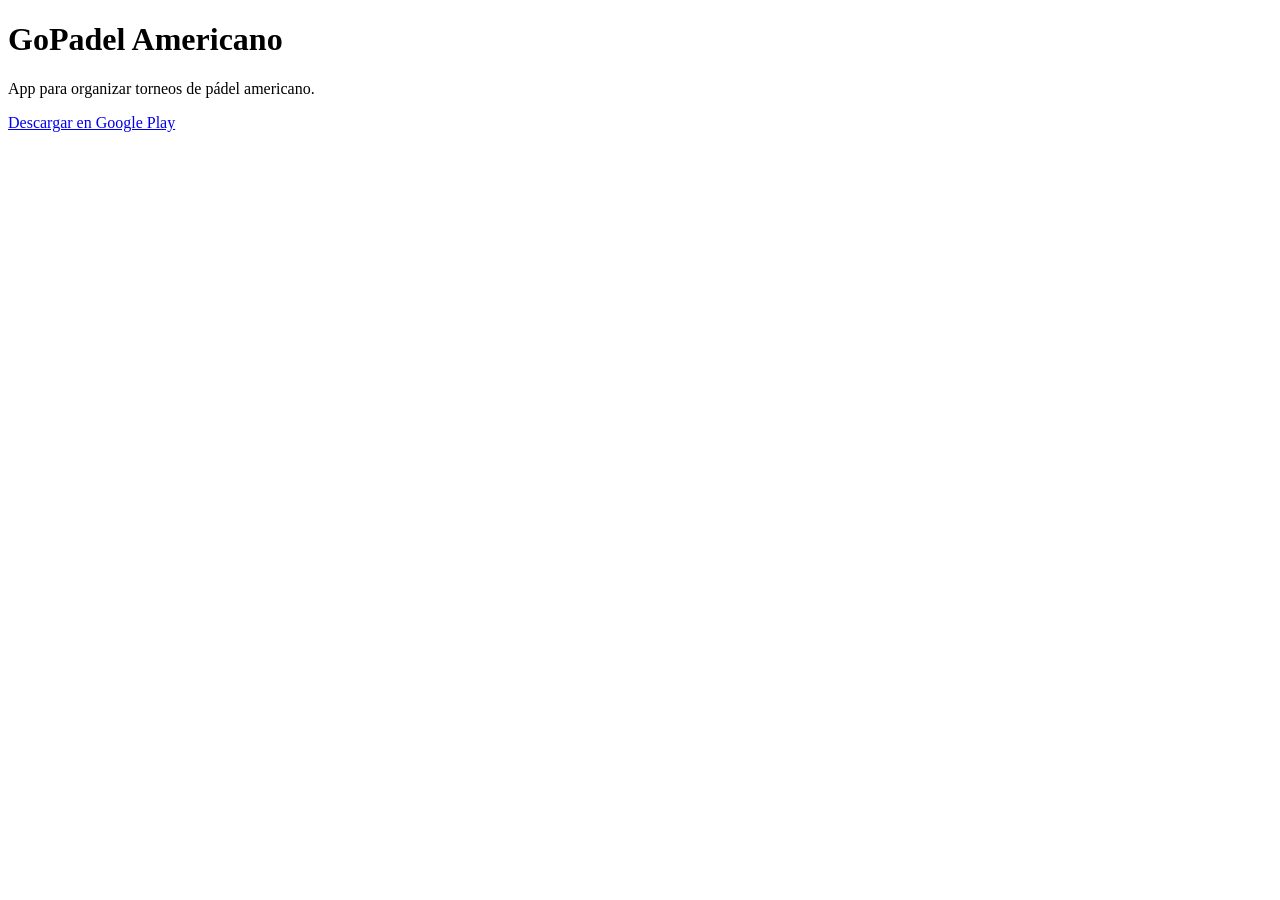
==== index.html @ 7b991df7 "Sitio con app-ads.txt para AdMob" ====
<!DOCTYPE html>
<html lang="es">
<head>
  <meta charset="utf-8">
  <meta name="viewport" content="width=device-width, initial-scale=1">
  <title>GoPadel Americano</title>
</head>
<body>
  <h1>GoPadel Americano</h1>
  <p>App para organizar torneos de pádel americano.</p>
  <p><a href="https://play.google.com/store/apps/details?id=com.gopadel.americano">Descargar en Google Play</a></p>
</body>
</html>
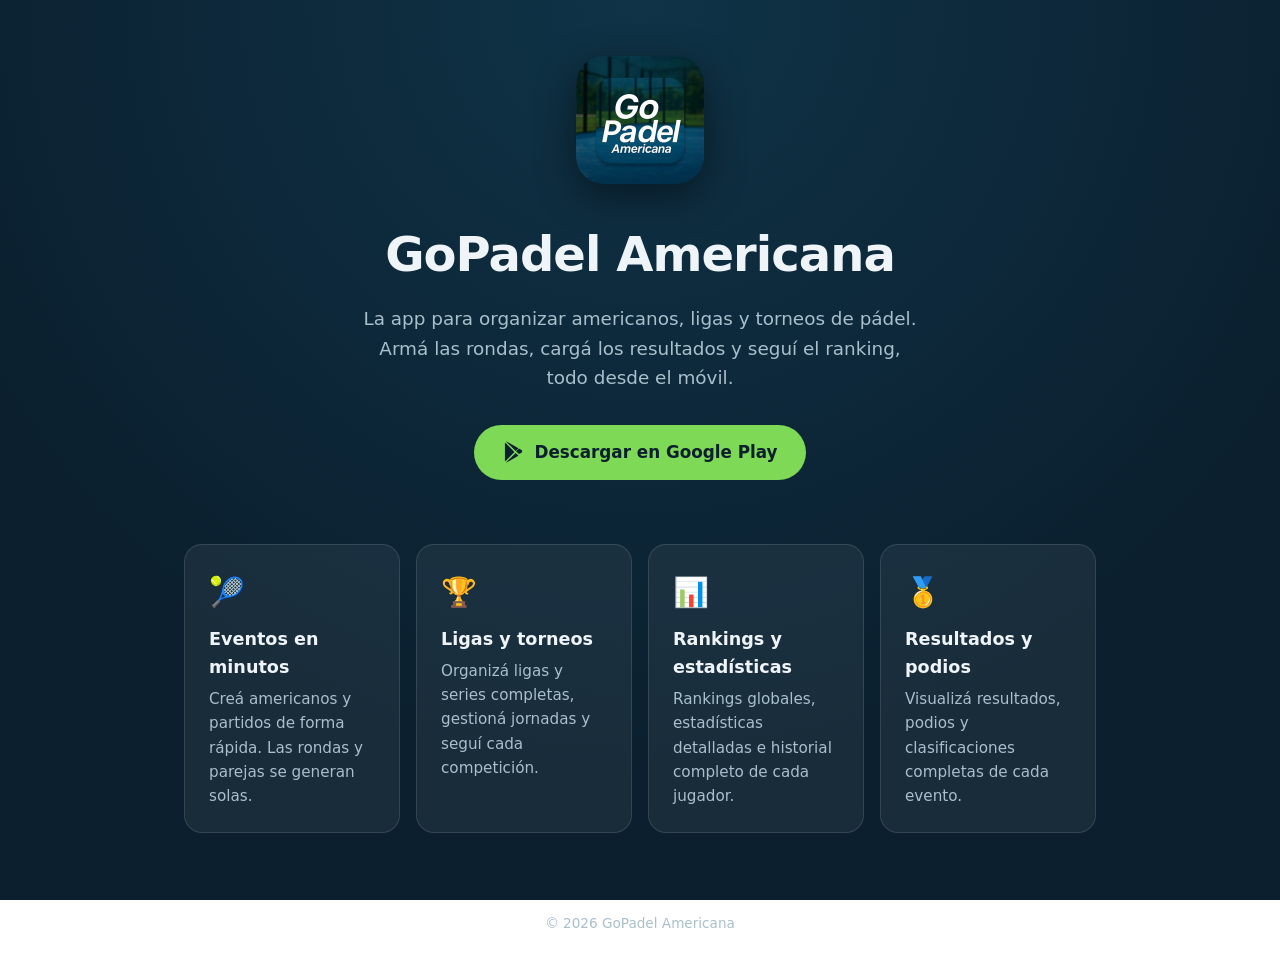
==== commit b3e1d161: "Página de inicio con logo y funciones de la app" ====
--- a/index.html
+++ b/index.html
@@ -3,11 +3,102 @@
 <head>
   <meta charset="utf-8">
   <meta name="viewport" content="width=device-width, initial-scale=1">
-  <title>GoPadel Americano</title>
+  <title>GoPadel Americana — Organizá tus americanos de pádel</title>
+  <meta name="description" content="GoPadel Americana: la app para organizar americanos, ligas y torneos de pádel. Rondas automáticas, resultados, rankings y estadísticas de jugadores.">
+  <meta property="og:title" content="GoPadel Americana">
+  <meta property="og:description" content="La app para organizar americanos, ligas y torneos de pádel.">
+  <meta property="og:image" content="https://gcrepas31-lab.github.io/logo.png">
+  <meta property="og:type" content="website">
+  <link rel="icon" href="logo.png" type="image/png">
+  <style>
+    :root {
+      --bg: #0b1f2e;
+      --bg2: #0f3347;
+      --card: rgba(255, 255, 255, 0.06);
+      --border: rgba(255, 255, 255, 0.12);
+      --text: #eef4f8;
+      --muted: #a9bfcc;
+      --accent: #7ed957;
+    }
+    * { box-sizing: border-box; margin: 0; padding: 0; }
+    body {
+      font-family: system-ui, -apple-system, "Segoe UI", Roboto, sans-serif;
+      color: var(--text);
+      background: radial-gradient(circle at 50% 0%, var(--bg2) 0%, var(--bg) 70%) fixed;
+      min-height: 100vh;
+      line-height: 1.6;
+    }
+    main { max-width: 960px; margin: 0 auto; padding: 56px 24px 32px; }
+    .hero { text-align: center; }
+    .hero img {
+      width: 128px; height: 128px; border-radius: 28px;
+      box-shadow: 0 12px 40px rgba(0, 0, 0, 0.45);
+    }
+    h1 { font-size: clamp(2rem, 5vw, 3rem); margin-top: 24px; letter-spacing: -0.02em; }
+    .tagline { color: var(--muted); font-size: 1.15rem; max-width: 560px; margin: 12px auto 32px; }
+    .cta {
+      display: inline-flex; align-items: center; gap: 10px;
+      background: var(--accent); color: #0b1f2e; font-weight: 700; font-size: 1.05rem;
+      padding: 14px 28px; border-radius: 999px; text-decoration: none;
+      transition: transform 0.15s ease, box-shadow 0.15s ease;
+    }
+    .cta:hover { transform: translateY(-2px); box-shadow: 0 8px 24px rgba(126, 217, 87, 0.35); }
+    .cta svg { width: 22px; height: 22px; }
+    .features {
+      display: grid; grid-template-columns: repeat(auto-fit, minmax(210px, 1fr));
+      gap: 16px; margin-top: 64px;
+    }
+    .feature {
+      background: var(--card); border: 1px solid var(--border);
+      border-radius: 18px; padding: 24px;
+    }
+    .feature .icon { font-size: 1.8rem; }
+    .feature h2 { font-size: 1.1rem; margin: 10px 0 6px; }
+    .feature p { color: var(--muted); font-size: 0.95rem; }
+    footer {
+      text-align: center; color: var(--muted); font-size: 0.85rem;
+      padding: 48px 24px 32px;
+    }
+  </style>
 </head>
 <body>
-  <h1>GoPadel Americano</h1>
-  <p>App para organizar torneos de pádel americano.</p>
-  <p><a href="https://play.google.com/store/apps/details?id=com.gopadel.americano">Descargar en Google Play</a></p>
+  <main>
+    <section class="hero">
+      <img src="logo.png" alt="Logo de GoPadel Americana">
+      <h1>GoPadel Americana</h1>
+      <p class="tagline">La app para organizar americanos, ligas y torneos de pádel. Armá las rondas, cargá los resultados y seguí el ranking, todo desde el móvil.</p>
+      <a class="cta" href="https://play.google.com/store/apps/details?id=com.gopadel.americano">
+        <svg viewBox="0 0 24 24" aria-hidden="true"><path fill="currentColor" d="M3.6 1.8c-.3.3-.4.7-.4 1.2v18c0 .5.1.9.4 1.2l10-10.2L3.6 1.8zm11.4 9 2.9-2.9L5.4.8c-.4-.2-.8-.3-1.1-.2L15 10.8zm0 2.4L4.3 23.4c.3.1.7 0 1.1-.2l12.5-7.1-2.9-2.9zm6.3-3.5-2.8-1.6-3.1 3.1 3.1 3.1 2.8-1.6c.9-.5.9-2.5 0-3z"/></svg>
+        Descargar en Google Play
+      </a>
+    </section>
+
+    <section class="features">
+      <article class="feature">
+        <div class="icon">🎾</div>
+        <h2>Eventos en minutos</h2>
+        <p>Creá americanos y partidos de forma rápida. Las rondas y parejas se generan solas.</p>
+      </article>
+      <article class="feature">
+        <div class="icon">🏆</div>
+        <h2>Ligas y torneos</h2>
+        <p>Organizá ligas y series completas, gestioná jornadas y seguí cada competición.</p>
+      </article>
+      <article class="feature">
+        <div class="icon">📊</div>
+        <h2>Rankings y estadísticas</h2>
+        <p>Rankings globales, estadísticas detalladas e historial completo de cada jugador.</p>
+      </article>
+      <article class="feature">
+        <div class="icon">🥇</div>
+        <h2>Resultados y podios</h2>
+        <p>Visualizá resultados, podios y clasificaciones completas de cada evento.</p>
+      </article>
+    </section>
+  </main>
+
+  <footer>
+    © 2026 GoPadel Americana
+  </footer>
 </body>
 </html>
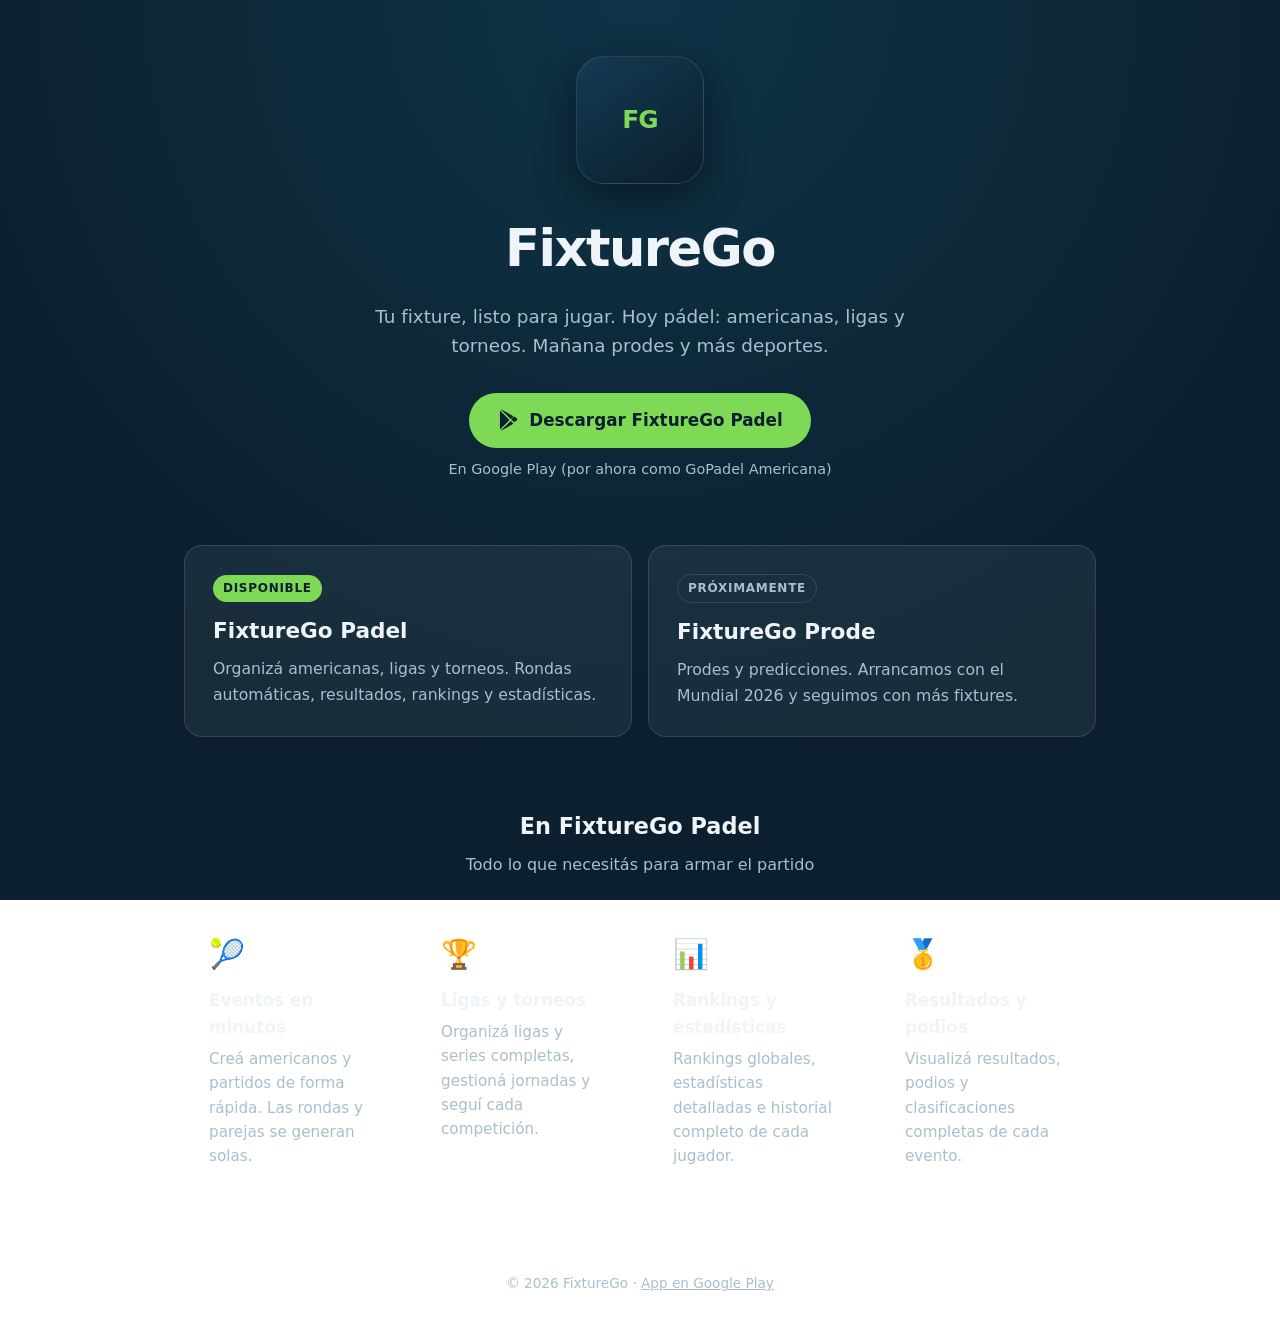
==== commit 6223396d: "Rebrand a FixtureGo (paraguas Padel + Prode)" ====
--- a/index.html
+++ b/index.html
@@ -3,10 +3,10 @@
 <head>
   <meta charset="utf-8">
   <meta name="viewport" content="width=device-width, initial-scale=1">
-  <title>GoPadel Americana — Organizá tus americanos de pádel</title>
-  <meta name="description" content="GoPadel Americana: la app para organizar americanos, ligas y torneos de pádel. Rondas automáticas, resultados, rankings y estadísticas de jugadores.">
-  <meta property="og:title" content="GoPadel Americana">
-  <meta property="og:description" content="La app para organizar americanos, ligas y torneos de pádel.">
+  <title>FixtureGo — Americanas, ligas, torneos y más</title>
+  <meta name="description" content="FixtureGo: organizá fixtures de pádel (americanas, ligas y torneos) y, pronto, prodes y otros deportes. Todo desde el móvil.">
+  <meta property="og:title" content="FixtureGo">
+  <meta property="og:description" content="Americanas, ligas, torneos y más. Tu fixture, listo para jugar.">
   <meta property="og:image" content="https://gcrepas31-lab.github.io/logo.png">
   <meta property="og:type" content="website">
   <link rel="icon" href="logo.png" type="image/png">
@@ -30,12 +30,17 @@
     }
     main { max-width: 960px; margin: 0 auto; padding: 56px 24px 32px; }
     .hero { text-align: center; }
-    .hero img {
+    .brand {
+      display: inline-flex; align-items: center; justify-content: center;
       width: 128px; height: 128px; border-radius: 28px;
+      background: linear-gradient(145deg, #143a52, #0b1f2e);
+      border: 1px solid var(--border);
       box-shadow: 0 12px 40px rgba(0, 0, 0, 0.45);
+      font-weight: 800; font-size: 1.55rem; letter-spacing: -0.04em;
+      color: var(--accent);
     }
-    h1 { font-size: clamp(2rem, 5vw, 3rem); margin-top: 24px; letter-spacing: -0.02em; }
-    .tagline { color: var(--muted); font-size: 1.15rem; max-width: 560px; margin: 12px auto 32px; }
+    h1 { font-size: clamp(2.2rem, 5vw, 3.2rem); margin-top: 24px; letter-spacing: -0.03em; }
+    .tagline { color: var(--muted); font-size: 1.15rem; max-width: 580px; margin: 12px auto 32px; }
     .cta {
       display: inline-flex; align-items: center; gap: 10px;
       background: var(--accent); color: #0b1f2e; font-weight: 700; font-size: 1.05rem;
@@ -44,61 +49,106 @@
     }
     .cta:hover { transform: translateY(-2px); box-shadow: 0 8px 24px rgba(126, 217, 87, 0.35); }
     .cta svg { width: 22px; height: 22px; }
+    .cta-note { display: block; margin-top: 10px; color: var(--muted); font-size: 0.9rem; }
+    .products {
+      display: grid; grid-template-columns: repeat(auto-fit, minmax(260px, 1fr));
+      gap: 16px; margin-top: 64px;
+    }
+    .product {
+      background: var(--card); border: 1px solid var(--border);
+      border-radius: 18px; padding: 28px; text-align: left;
+    }
+    .product .badge {
+      display: inline-block; font-size: 0.75rem; font-weight: 700;
+      text-transform: uppercase; letter-spacing: 0.06em;
+      color: #0b1f2e; background: var(--accent);
+      padding: 4px 10px; border-radius: 999px; margin-bottom: 12px;
+    }
+    .product .badge.soon {
+      background: transparent; color: var(--muted);
+      border: 1px solid var(--border);
+    }
+    .product h2 { font-size: 1.35rem; margin-bottom: 8px; }
+    .product p { color: var(--muted); font-size: 0.98rem; }
     .features {
       display: grid; grid-template-columns: repeat(auto-fit, minmax(210px, 1fr));
-      gap: 16px; margin-top: 64px;
+      gap: 16px; margin-top: 28px;
     }
     .feature {
       background: var(--card); border: 1px solid var(--border);
       border-radius: 18px; padding: 24px;
     }
     .feature .icon { font-size: 1.8rem; }
-    .feature h2 { font-size: 1.1rem; margin: 10px 0 6px; }
+    .feature h3 { font-size: 1.05rem; margin: 10px 0 6px; }
     .feature p { color: var(--muted); font-size: 0.95rem; }
+    .section-title {
+      text-align: center; margin-top: 72px; margin-bottom: 8px;
+      font-size: 1.4rem;
+    }
+    .section-sub {
+      text-align: center; color: var(--muted); margin-bottom: 8px;
+    }
     footer {
       text-align: center; color: var(--muted); font-size: 0.85rem;
       padding: 48px 24px 32px;
     }
+    footer a { color: var(--muted); }
   </style>
 </head>
 <body>
   <main>
     <section class="hero">
-      <img src="logo.png" alt="Logo de GoPadel Americana">
-      <h1>GoPadel Americana</h1>
-      <p class="tagline">La app para organizar americanos, ligas y torneos de pádel. Armá las rondas, cargá los resultados y seguí el ranking, todo desde el móvil.</p>
+      <div class="brand" aria-hidden="true">FG</div>
+      <h1>FixtureGo</h1>
+      <p class="tagline">Tu fixture, listo para jugar. Hoy pádel: americanas, ligas y torneos. Mañana prodes y más deportes.</p>
       <a class="cta" href="https://play.google.com/store/apps/details?id=com.gopadel.americano">
         <svg viewBox="0 0 24 24" aria-hidden="true"><path fill="currentColor" d="M3.6 1.8c-.3.3-.4.7-.4 1.2v18c0 .5.1.9.4 1.2l10-10.2L3.6 1.8zm11.4 9 2.9-2.9L5.4.8c-.4-.2-.8-.3-1.1-.2L15 10.8zm0 2.4L4.3 23.4c.3.1.7 0 1.1-.2l12.5-7.1-2.9-2.9zm6.3-3.5-2.8-1.6-3.1 3.1 3.1 3.1 2.8-1.6c.9-.5.9-2.5 0-3z"/></svg>
-        Descargar en Google Play
+        Descargar FixtureGo Padel
       </a>
+      <span class="cta-note">En Google Play (por ahora como GoPadel Americana)</span>
     </section>
 
+    <section class="products" aria-label="Productos">
+      <article class="product">
+        <span class="badge">Disponible</span>
+        <h2>FixtureGo Padel</h2>
+        <p>Organizá americanas, ligas y torneos. Rondas automáticas, resultados, rankings y estadísticas.</p>
+      </article>
+      <article class="product">
+        <span class="badge soon">Próximamente</span>
+        <h2>FixtureGo Prode</h2>
+        <p>Prodes y predicciones. Arrancamos con el Mundial 2026 y seguimos con más fixtures.</p>
+      </article>
+    </section>
+
+    <h2 class="section-title">En FixtureGo Padel</h2>
+    <p class="section-sub">Todo lo que necesitás para armar el partido</p>
     <section class="features">
       <article class="feature">
         <div class="icon">🎾</div>
-        <h2>Eventos en minutos</h2>
+        <h3>Eventos en minutos</h3>
         <p>Creá americanos y partidos de forma rápida. Las rondas y parejas se generan solas.</p>
       </article>
       <article class="feature">
         <div class="icon">🏆</div>
-        <h2>Ligas y torneos</h2>
+        <h3>Ligas y torneos</h3>
         <p>Organizá ligas y series completas, gestioná jornadas y seguí cada competición.</p>
       </article>
       <article class="feature">
         <div class="icon">📊</div>
-        <h2>Rankings y estadísticas</h2>
+        <h3>Rankings y estadísticas</h3>
         <p>Rankings globales, estadísticas detalladas e historial completo de cada jugador.</p>
       </article>
       <article class="feature">
         <div class="icon">🥇</div>
-        <h2>Resultados y podios</h2>
+        <h3>Resultados y podios</h3>
         <p>Visualizá resultados, podios y clasificaciones completas de cada evento.</p>
       </article>
     </section>
   </main>
 
   <footer>
-    © 2026 GoPadel Americana
+    © 2026 FixtureGo · <a href="https://play.google.com/store/apps/details?id=com.gopadel.americano">App en Google Play</a>
   </footer>
 </body>
 </html>
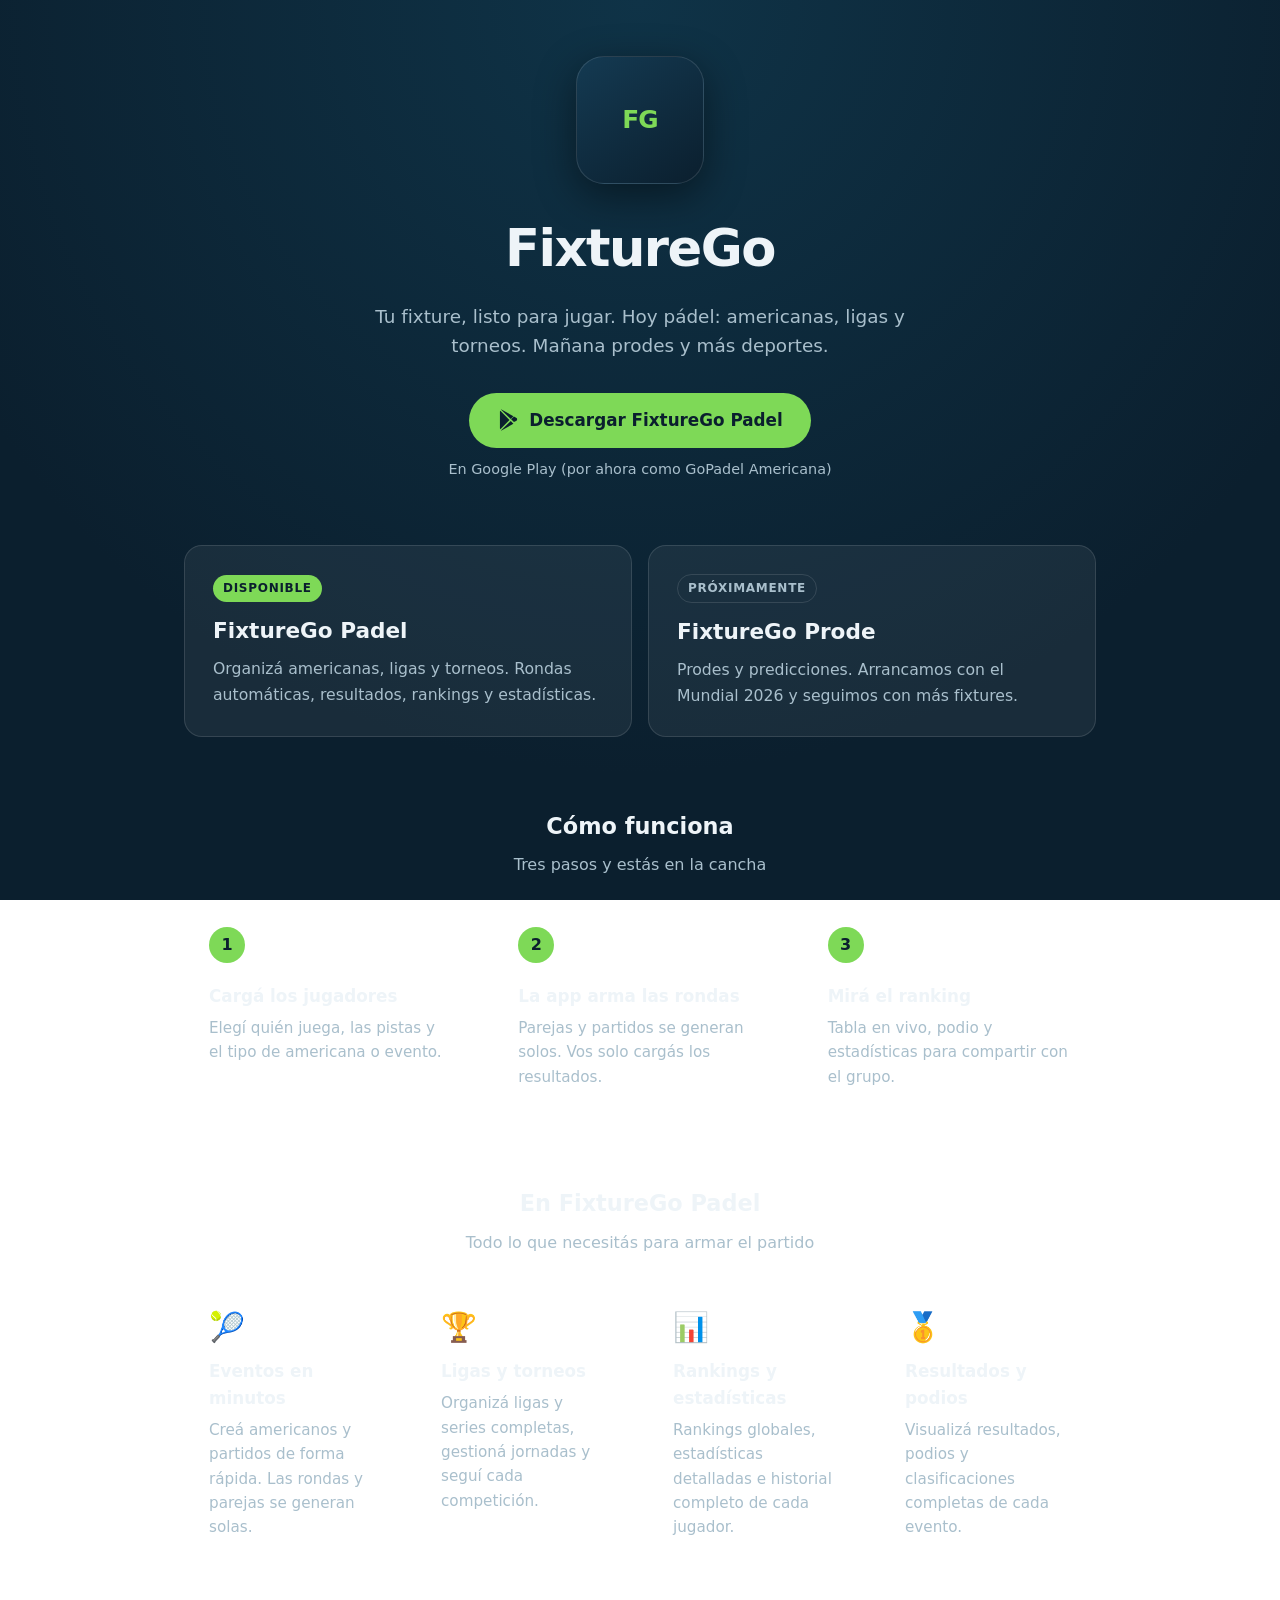
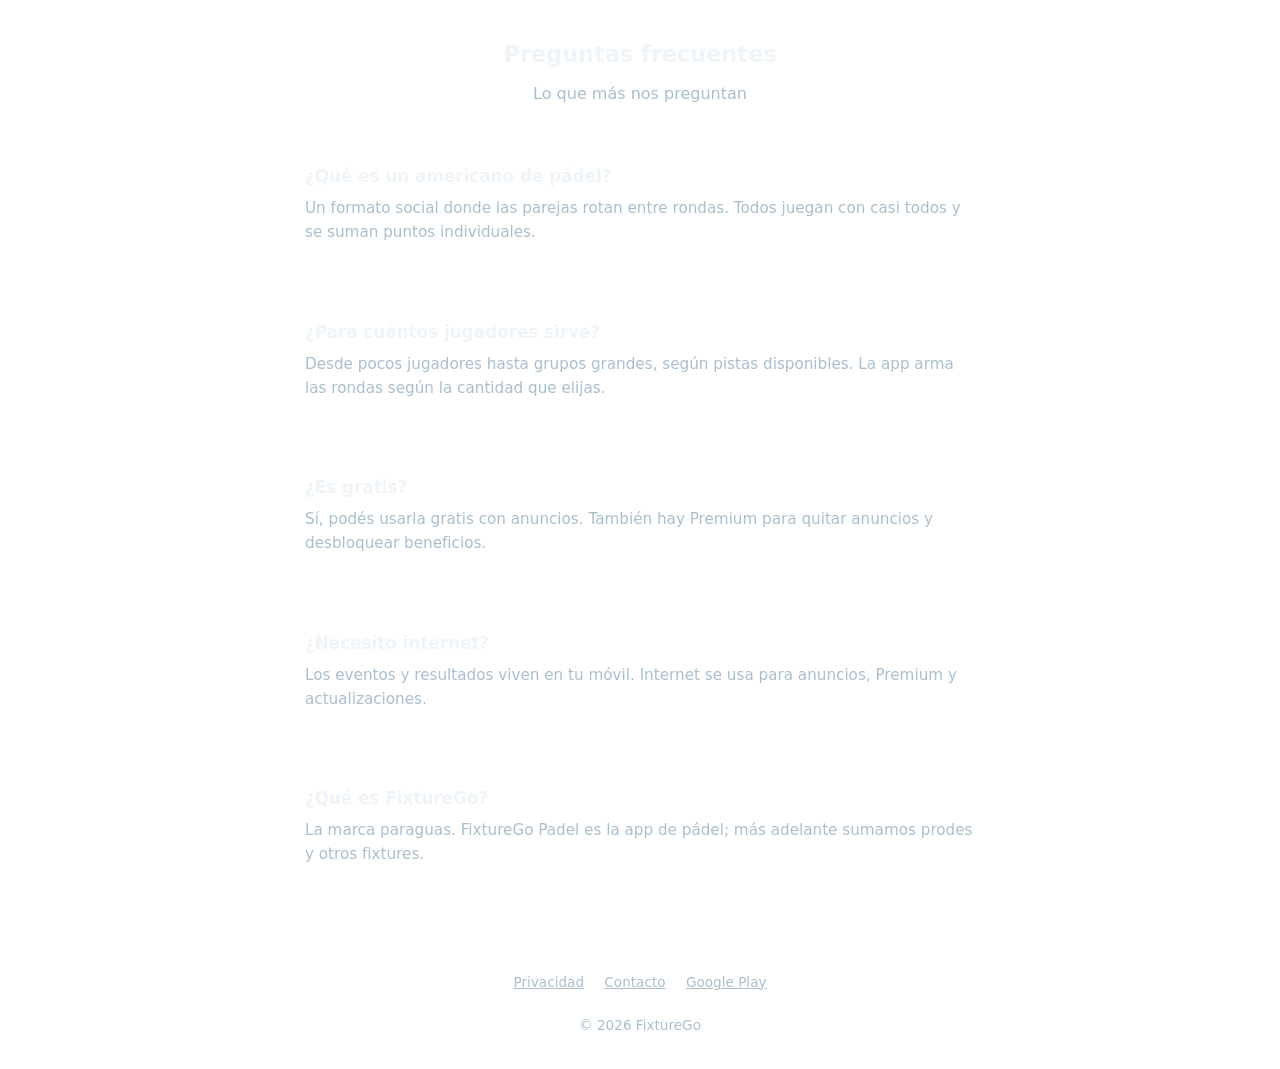
==== commit f0c9e0f2: "Privacidad, contacto, FAQ y como funciona" ====
--- a/index.html
+++ b/index.html
@@ -7,7 +7,7 @@
   <meta name="description" content="FixtureGo: organizá fixtures de pádel (americanas, ligas y torneos) y, pronto, prodes y otros deportes. Todo desde el móvil.">
   <meta property="og:title" content="FixtureGo">
   <meta property="og:description" content="Americanas, ligas, torneos y más. Tu fixture, listo para jugar.">
-  <meta property="og:image" content="https://gcrepas31-lab.github.io/logo.png">
+  <meta property="og:image" content="https://fixturego.com/logo.png">
   <meta property="og:type" content="website">
   <link rel="icon" href="logo.png" type="image/png">
   <style>
@@ -70,29 +70,36 @@
     }
     .product h2 { font-size: 1.35rem; margin-bottom: 8px; }
     .product p { color: var(--muted); font-size: 0.98rem; }
-    .features {
-      display: grid; grid-template-columns: repeat(auto-fit, minmax(210px, 1fr));
-      gap: 16px; margin-top: 28px;
-    }
-    .feature {
-      background: var(--card); border: 1px solid var(--border);
-      border-radius: 18px; padding: 24px;
-    }
-    .feature .icon { font-size: 1.8rem; }
-    .feature h3 { font-size: 1.05rem; margin: 10px 0 6px; }
-    .feature p { color: var(--muted); font-size: 0.95rem; }
     .section-title {
       text-align: center; margin-top: 72px; margin-bottom: 8px;
       font-size: 1.4rem;
     }
     .section-sub {
-      text-align: center; color: var(--muted); margin-bottom: 8px;
-    }
+      text-align: center; color: var(--muted); margin-bottom: 24px;
+    }
+    .steps, .features, .faq {
+      display: grid; gap: 16px;
+    }
+    .steps { grid-template-columns: repeat(auto-fit, minmax(200px, 1fr)); }
+    .features { grid-template-columns: repeat(auto-fit, minmax(210px, 1fr)); }
+    .step, .feature, .faq-item {
+      background: var(--card); border: 1px solid var(--border);
+      border-radius: 18px; padding: 24px;
+    }
+    .step .num {
+      display: inline-flex; width: 36px; height: 36px; border-radius: 50%;
+      align-items: center; justify-content: center;
+      background: var(--accent); color: #0b1f2e; font-weight: 800; margin-bottom: 12px;
+    }
+    .feature .icon { font-size: 1.8rem; }
+    .step h3, .feature h3, .faq-item h3 { font-size: 1.05rem; margin: 8px 0 6px; }
+    .step p, .feature p, .faq-item p { color: var(--muted); font-size: 0.95rem; }
+    .faq { max-width: 720px; margin: 0 auto; }
     footer {
       text-align: center; color: var(--muted); font-size: 0.85rem;
       padding: 48px 24px 32px;
     }
-    footer a { color: var(--muted); }
+    footer a { color: var(--muted); margin: 0 8px; }
   </style>
 </head>
 <body>
@@ -121,6 +128,26 @@
       </article>
     </section>
 
+    <h2 class="section-title">Cómo funciona</h2>
+    <p class="section-sub">Tres pasos y estás en la cancha</p>
+    <section class="steps">
+      <article class="step">
+        <div class="num">1</div>
+        <h3>Cargá los jugadores</h3>
+        <p>Elegí quién juega, las pistas y el tipo de americana o evento.</p>
+      </article>
+      <article class="step">
+        <div class="num">2</div>
+        <h3>La app arma las rondas</h3>
+        <p>Parejas y partidos se generan solos. Vos solo cargás los resultados.</p>
+      </article>
+      <article class="step">
+        <div class="num">3</div>
+        <h3>Mirá el ranking</h3>
+        <p>Tabla en vivo, podio y estadísticas para compartir con el grupo.</p>
+      </article>
+    </section>
+
     <h2 class="section-title">En FixtureGo Padel</h2>
     <p class="section-sub">Todo lo que necesitás para armar el partido</p>
     <section class="features">
@@ -145,10 +172,39 @@
         <p>Visualizá resultados, podios y clasificaciones completas de cada evento.</p>
       </article>
     </section>
+
+    <h2 class="section-title">Preguntas frecuentes</h2>
+    <p class="section-sub">Lo que más nos preguntan</p>
+    <section class="faq">
+      <article class="faq-item">
+        <h3>¿Qué es un americano de pádel?</h3>
+        <p>Un formato social donde las parejas rotan entre rondas. Todos juegan con casi todos y se suman puntos individuales.</p>
+      </article>
+      <article class="faq-item">
+        <h3>¿Para cuántos jugadores sirve?</h3>
+        <p>Desde pocos jugadores hasta grupos grandes, según pistas disponibles. La app arma las rondas según la cantidad que elijas.</p>
+      </article>
+      <article class="faq-item">
+        <h3>¿Es gratis?</h3>
+        <p>Sí, podés usarla gratis con anuncios. También hay Premium para quitar anuncios y desbloquear beneficios.</p>
+      </article>
+      <article class="faq-item">
+        <h3>¿Necesito internet?</h3>
+        <p>Los eventos y resultados viven en tu móvil. Internet se usa para anuncios, Premium y actualizaciones.</p>
+      </article>
+      <article class="faq-item">
+        <h3>¿Qué es FixtureGo?</h3>
+        <p>La marca paraguas. FixtureGo Padel es la app de pádel; más adelante sumamos prodes y otros fixtures.</p>
+      </article>
+    </section>
   </main>
 
   <footer>
-    © 2026 FixtureGo · <a href="https://play.google.com/store/apps/details?id=com.gopadel.americano">App en Google Play</a>
+    <a href="/privacidad.html">Privacidad</a>
+    <a href="/contacto.html">Contacto</a>
+    <a href="https://play.google.com/store/apps/details?id=com.gopadel.americano">Google Play</a>
+    <br><br>
+    © 2026 FixtureGo
   </footer>
 </body>
 </html>
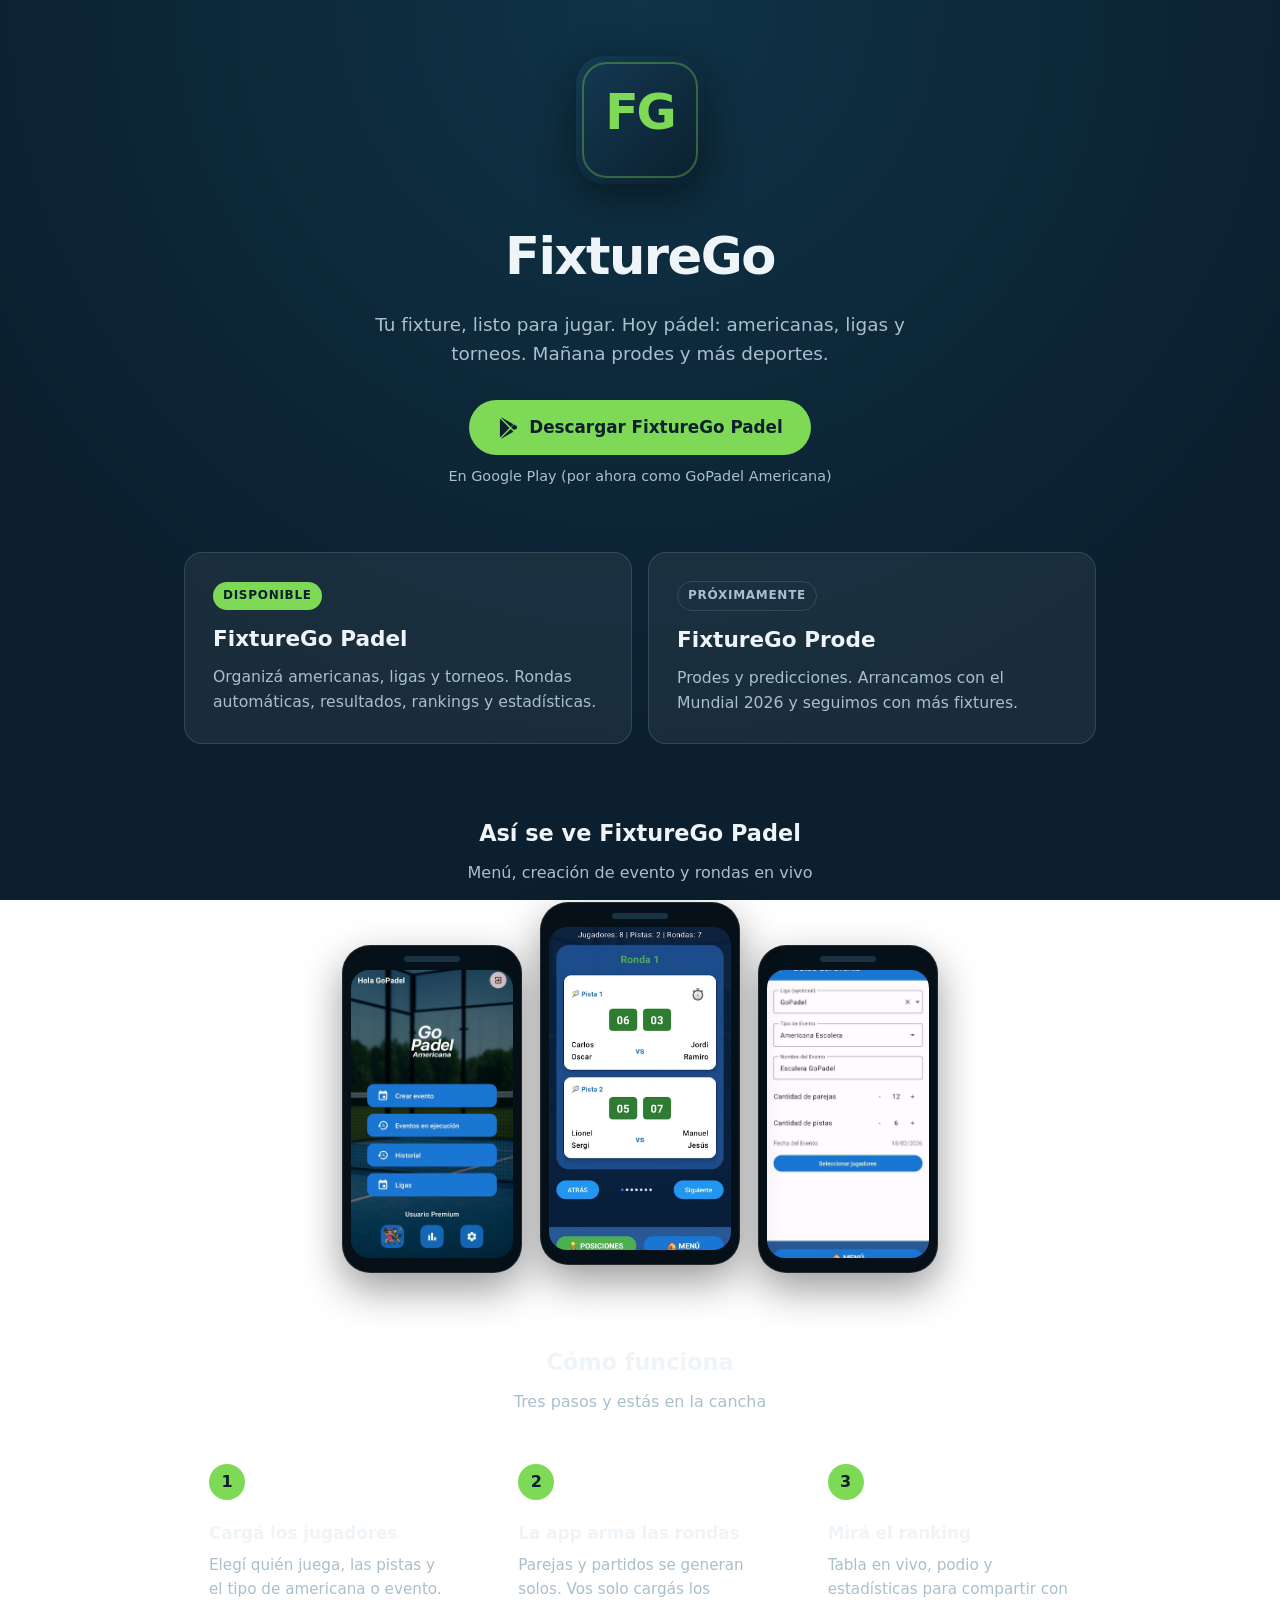
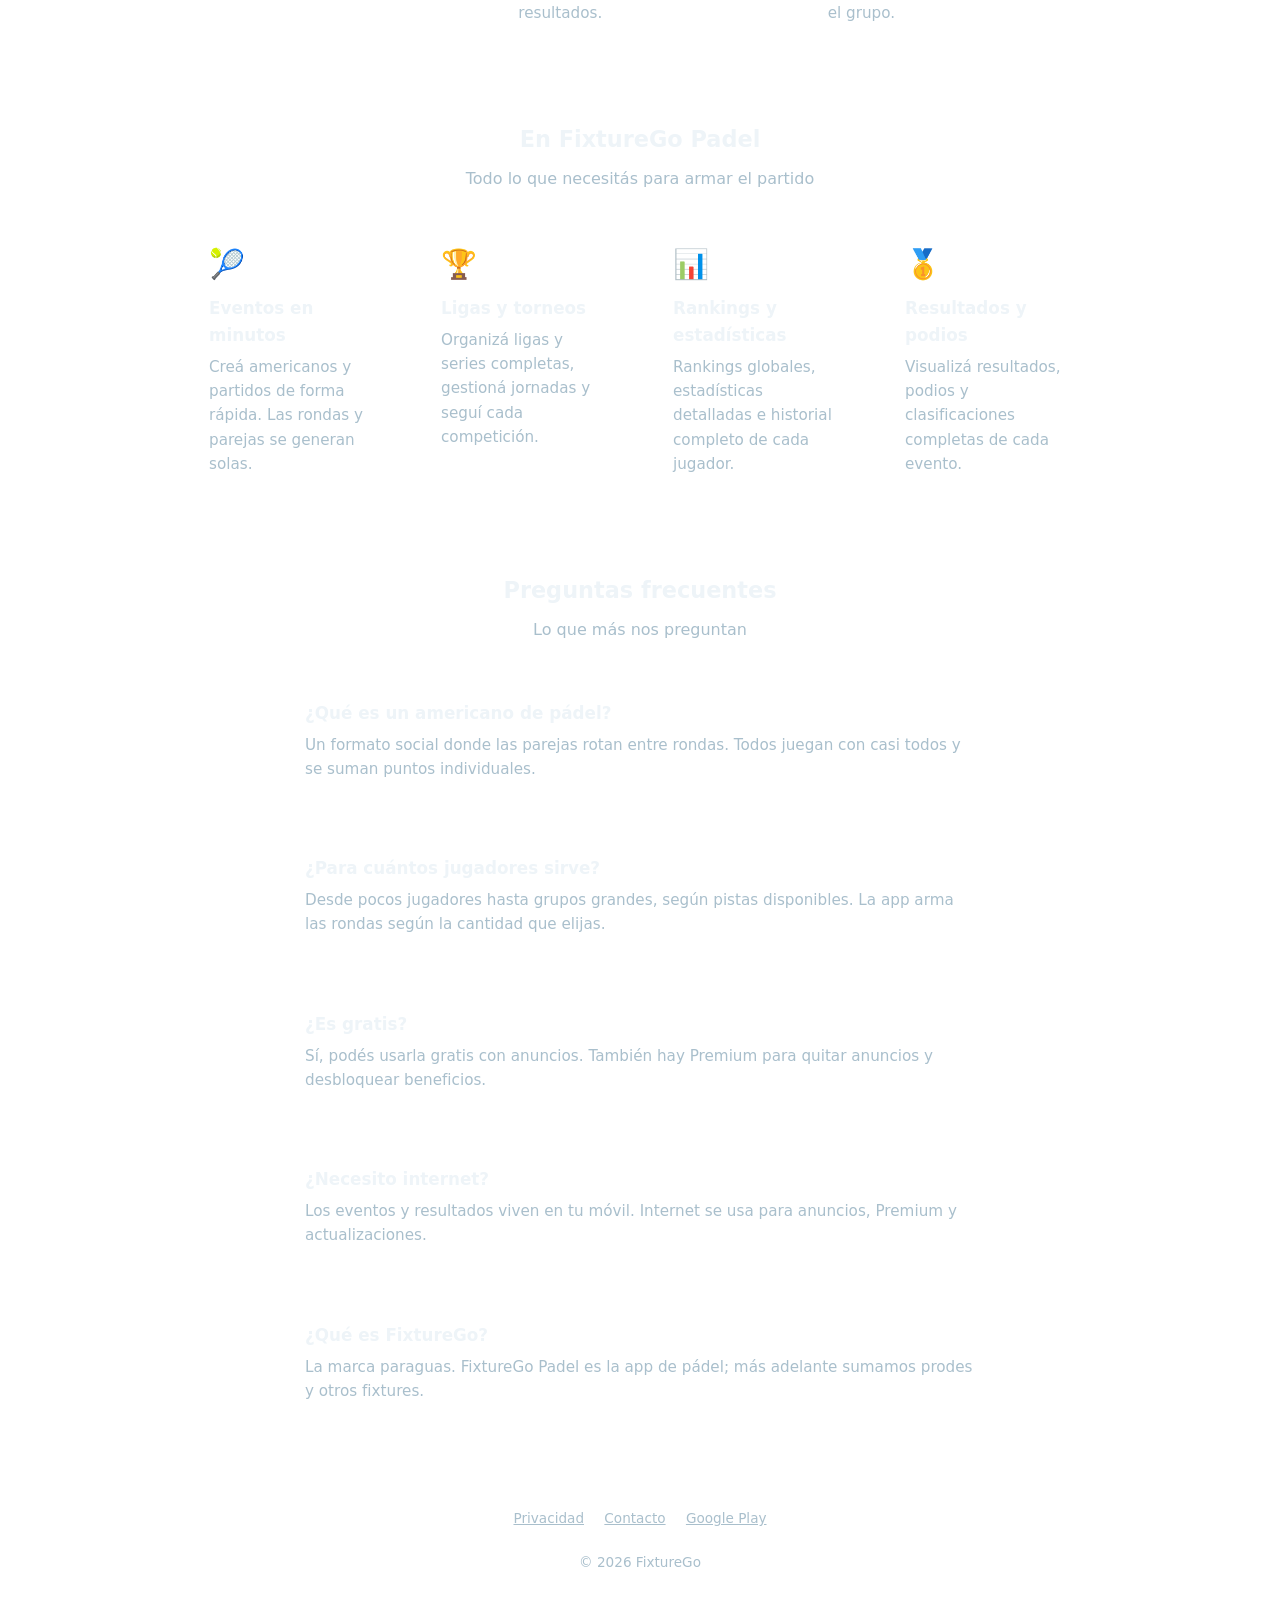
==== commit 7ebc9382: "Logo FixtureGo, capturas de la app y responsable real" ====
--- a/index.html
+++ b/index.html
@@ -7,9 +7,9 @@
   <meta name="description" content="FixtureGo: organizá fixtures de pádel (americanas, ligas y torneos) y, pronto, prodes y otros deportes. Todo desde el móvil.">
   <meta property="og:title" content="FixtureGo">
   <meta property="og:description" content="Americanas, ligas, torneos y más. Tu fixture, listo para jugar.">
-  <meta property="og:image" content="https://fixturego.com/logo.png">
+  <meta property="og:image" content="https://fixturego.com/logo-fg.svg">
   <meta property="og:type" content="website">
-  <link rel="icon" href="logo.png" type="image/png">
+  <link rel="icon" href="logo-fg.svg" type="image/svg+xml">
   <style>
     :root {
       --bg: #0b1f2e;
@@ -31,13 +31,8 @@
     main { max-width: 960px; margin: 0 auto; padding: 56px 24px 32px; }
     .hero { text-align: center; }
     .brand {
-      display: inline-flex; align-items: center; justify-content: center;
       width: 128px; height: 128px; border-radius: 28px;
-      background: linear-gradient(145deg, #143a52, #0b1f2e);
-      border: 1px solid var(--border);
       box-shadow: 0 12px 40px rgba(0, 0, 0, 0.45);
-      font-weight: 800; font-size: 1.55rem; letter-spacing: -0.04em;
-      color: var(--accent);
     }
     h1 { font-size: clamp(2.2rem, 5vw, 3.2rem); margin-top: 24px; letter-spacing: -0.03em; }
     .tagline { color: var(--muted); font-size: 1.15rem; max-width: 580px; margin: 12px auto 32px; }
@@ -95,6 +90,24 @@
     .step h3, .feature h3, .faq-item h3 { font-size: 1.05rem; margin: 8px 0 6px; }
     .step p, .feature p, .faq-item p { color: var(--muted); font-size: 0.95rem; }
     .faq { max-width: 720px; margin: 0 auto; }
+    .phones {
+      display: flex; justify-content: center; align-items: flex-end;
+      gap: 18px; flex-wrap: wrap; margin-top: 16px;
+    }
+    .phone {
+      width: 180px; background: #061018; border-radius: 28px;
+      padding: 10px 8px 14px; border: 1px solid var(--border);
+      box-shadow: 0 16px 40px rgba(0,0,0,0.4);
+    }
+    .phone::before {
+      content: ""; display: block; width: 56px; height: 6px;
+      background: #1a3344; border-radius: 999px; margin: 0 auto 8px;
+    }
+    .phone img {
+      width: 100%; border-radius: 18px; display: block;
+      aspect-ratio: 9/16; object-fit: cover; background: #0b1f2e;
+    }
+    .phone.mid { width: 200px; transform: translateY(-8px); }
     footer {
       text-align: center; color: var(--muted); font-size: 0.85rem;
       padding: 48px 24px 32px;
@@ -105,7 +118,7 @@
 <body>
   <main>
     <section class="hero">
-      <div class="brand" aria-hidden="true">FG</div>
+      <img class="brand" src="logo-fg.svg" alt="Logo FixtureGo">
       <h1>FixtureGo</h1>
       <p class="tagline">Tu fixture, listo para jugar. Hoy pádel: americanas, ligas y torneos. Mañana prodes y más deportes.</p>
       <a class="cta" href="https://play.google.com/store/apps/details?id=com.gopadel.americano">
@@ -126,6 +139,20 @@
         <h2>FixtureGo Prode</h2>
         <p>Prodes y predicciones. Arrancamos con el Mundial 2026 y seguimos con más fixtures.</p>
       </article>
+    </section>
+
+    <h2 class="section-title">Así se ve FixtureGo Padel</h2>
+    <p class="section-sub">Menú, creación de evento y rondas en vivo</p>
+    <section class="phones" aria-label="Capturas de la app">
+      <figure class="phone">
+        <img src="shots/shot2.webp" alt="Menú principal de FixtureGo Padel" loading="lazy">
+      </figure>
+      <figure class="phone mid">
+        <img src="shots/shot4.webp" alt="Rondas y marcadores en vivo" loading="lazy">
+      </figure>
+      <figure class="phone">
+        <img src="shots/shot3.webp" alt="Creación de un evento" loading="lazy">
+      </figure>
     </section>
 
     <h2 class="section-title">Cómo funciona</h2>
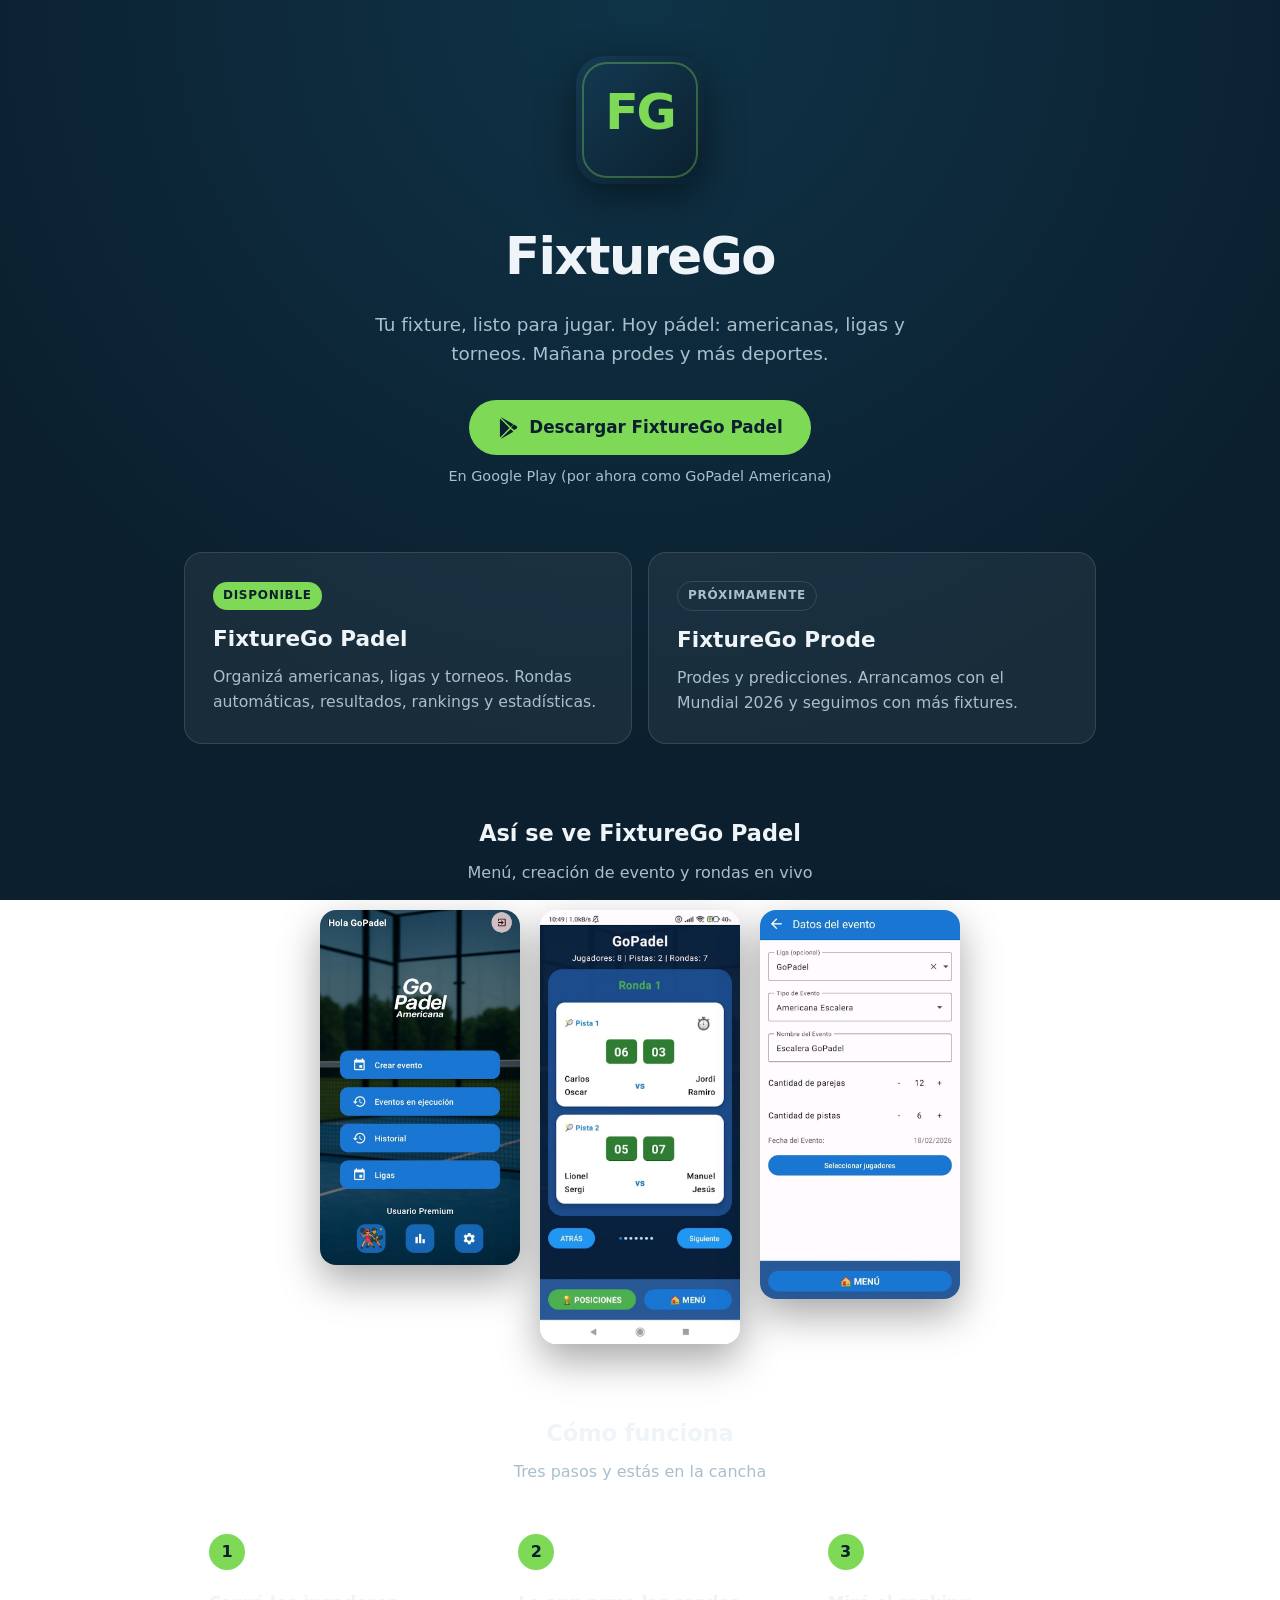
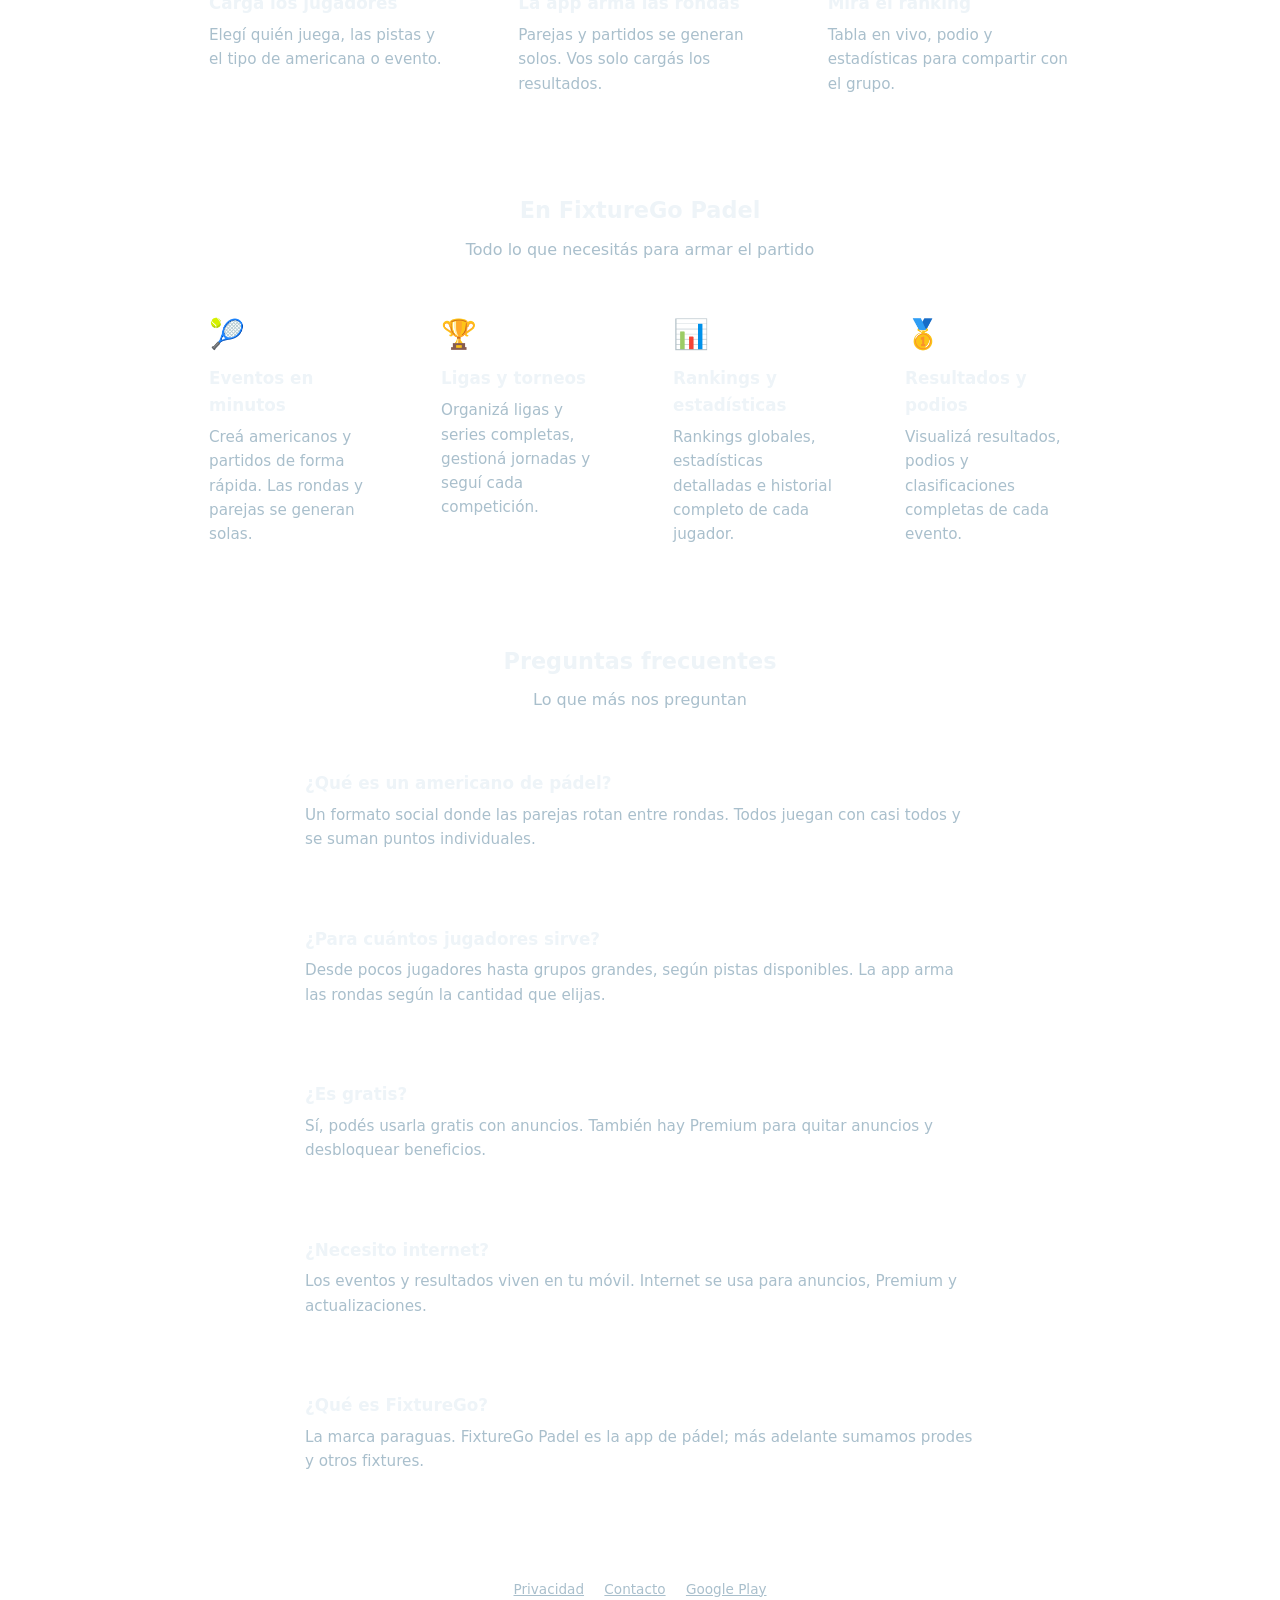
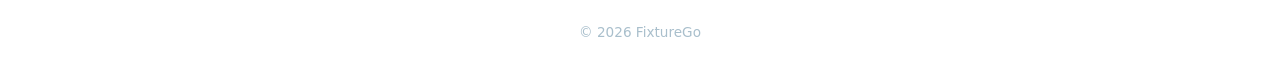
==== commit afaa3a48: "Capturas: mismo tamaño y sin marco que tape la app" ====
--- a/index.html
+++ b/index.html
@@ -91,23 +91,19 @@
     .step p, .feature p, .faq-item p { color: var(--muted); font-size: 0.95rem; }
     .faq { max-width: 720px; margin: 0 auto; }
     .phones {
-      display: flex; justify-content: center; align-items: flex-end;
-      gap: 18px; flex-wrap: wrap; margin-top: 16px;
+      display: flex; justify-content: center; align-items: flex-start;
+      gap: 20px; flex-wrap: wrap; margin-top: 16px;
     }
     .phone {
-      width: 180px; background: #061018; border-radius: 28px;
-      padding: 10px 8px 14px; border: 1px solid var(--border);
-      box-shadow: 0 16px 40px rgba(0,0,0,0.4);
-    }
-    .phone::before {
-      content: ""; display: block; width: 56px; height: 6px;
-      background: #1a3344; border-radius: 999px; margin: 0 auto 8px;
+      width: 200px; margin: 0;
+      background: transparent; border: none; padding: 0;
+      box-shadow: 0 16px 40px rgba(0,0,0,0.35);
+      border-radius: 16px; overflow: hidden;
     }
     .phone img {
-      width: 100%; border-radius: 18px; display: block;
-      aspect-ratio: 9/16; object-fit: cover; background: #0b1f2e;
-    }
-    .phone.mid { width: 200px; transform: translateY(-8px); }
+      width: 100%; height: auto; display: block;
+      vertical-align: top; background: #0b1f2e;
+    }
     footer {
       text-align: center; color: var(--muted); font-size: 0.85rem;
       padding: 48px 24px 32px;
@@ -145,13 +141,13 @@
     <p class="section-sub">Menú, creación de evento y rondas en vivo</p>
     <section class="phones" aria-label="Capturas de la app">
       <figure class="phone">
-        <img src="shots/shot2.webp" alt="Menú principal de FixtureGo Padel" loading="lazy">
-      </figure>
-      <figure class="phone mid">
-        <img src="shots/shot4.webp" alt="Rondas y marcadores en vivo" loading="lazy">
+        <img src="shots/shot2.webp" alt="Menú principal de FixtureGo Padel" loading="lazy" width="720" height="1280">
       </figure>
       <figure class="phone">
-        <img src="shots/shot3.webp" alt="Creación de un evento" loading="lazy">
+        <img src="shots/shot4.webp" alt="Rondas y marcadores en vivo" loading="lazy" width="720" height="1280">
+      </figure>
+      <figure class="phone">
+        <img src="shots/shot3.webp" alt="Creación de un evento" loading="lazy" width="720" height="1280">
       </figure>
     </section>
 
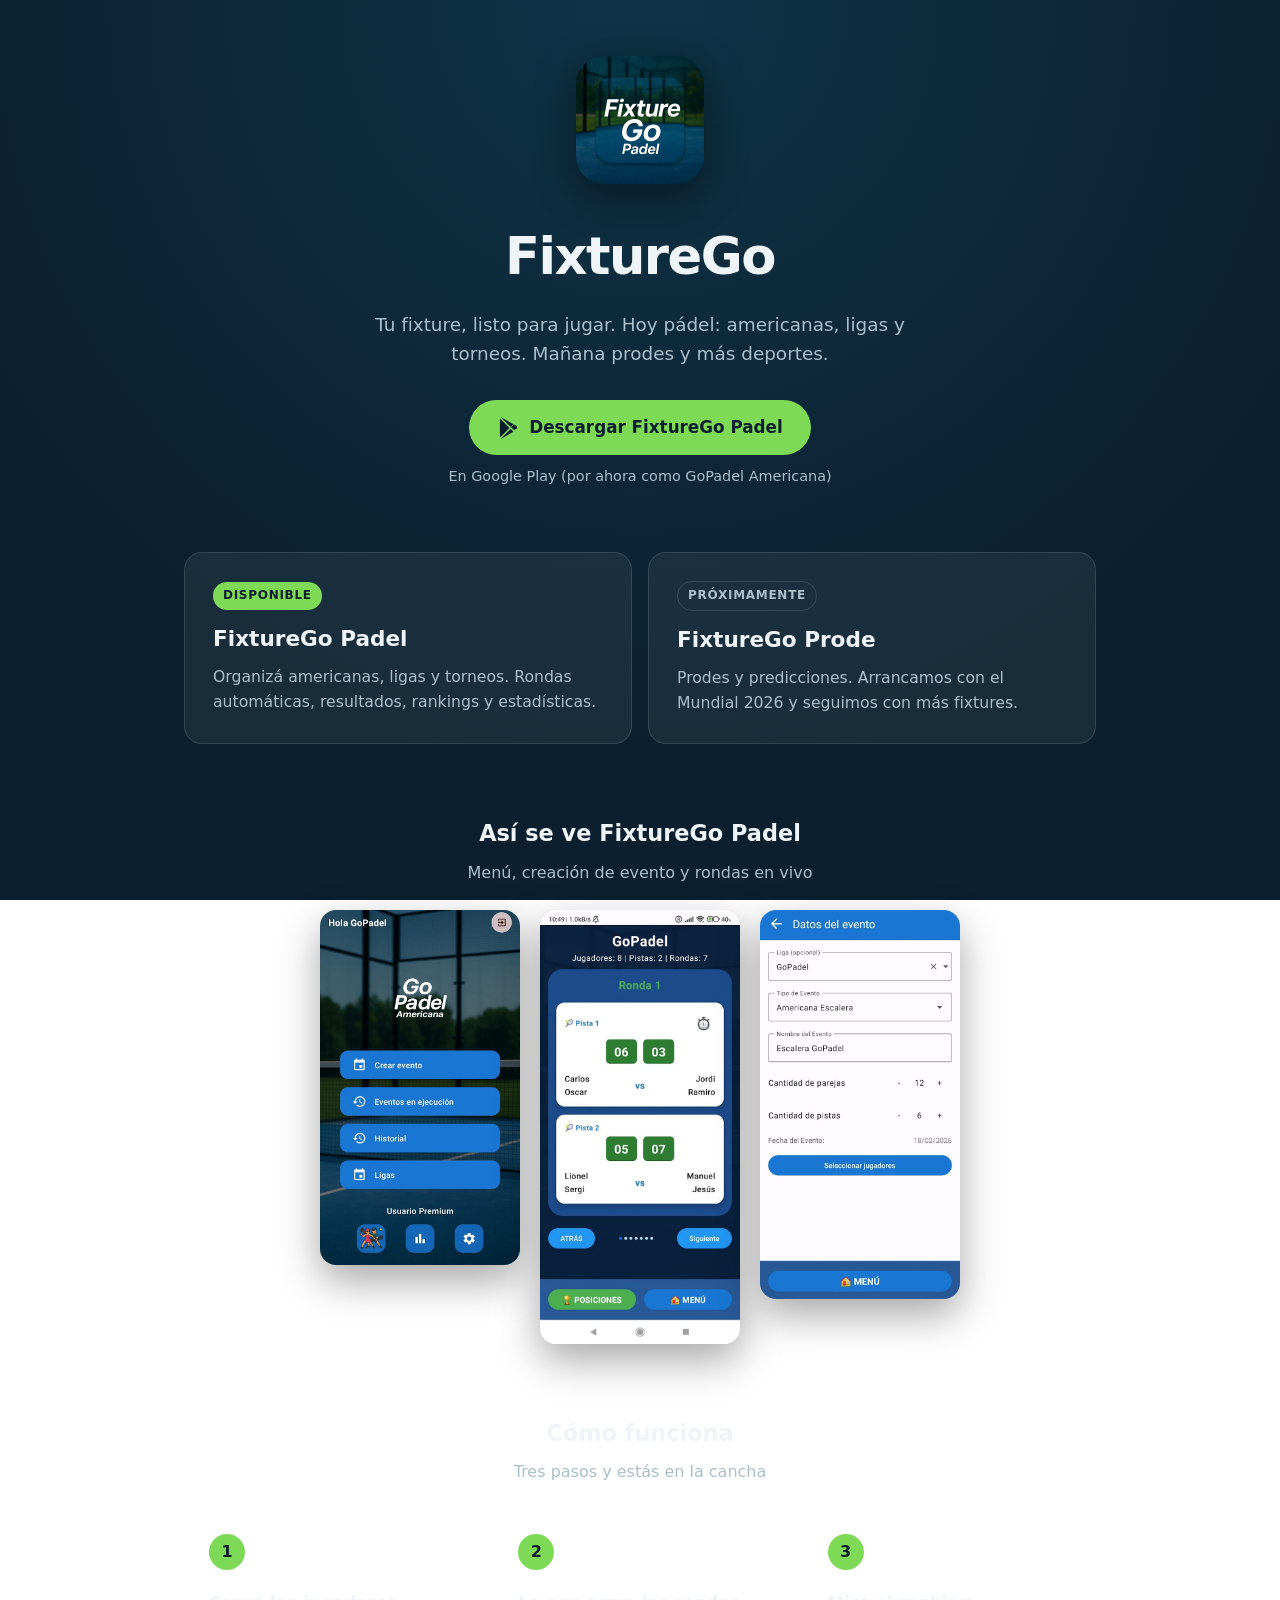
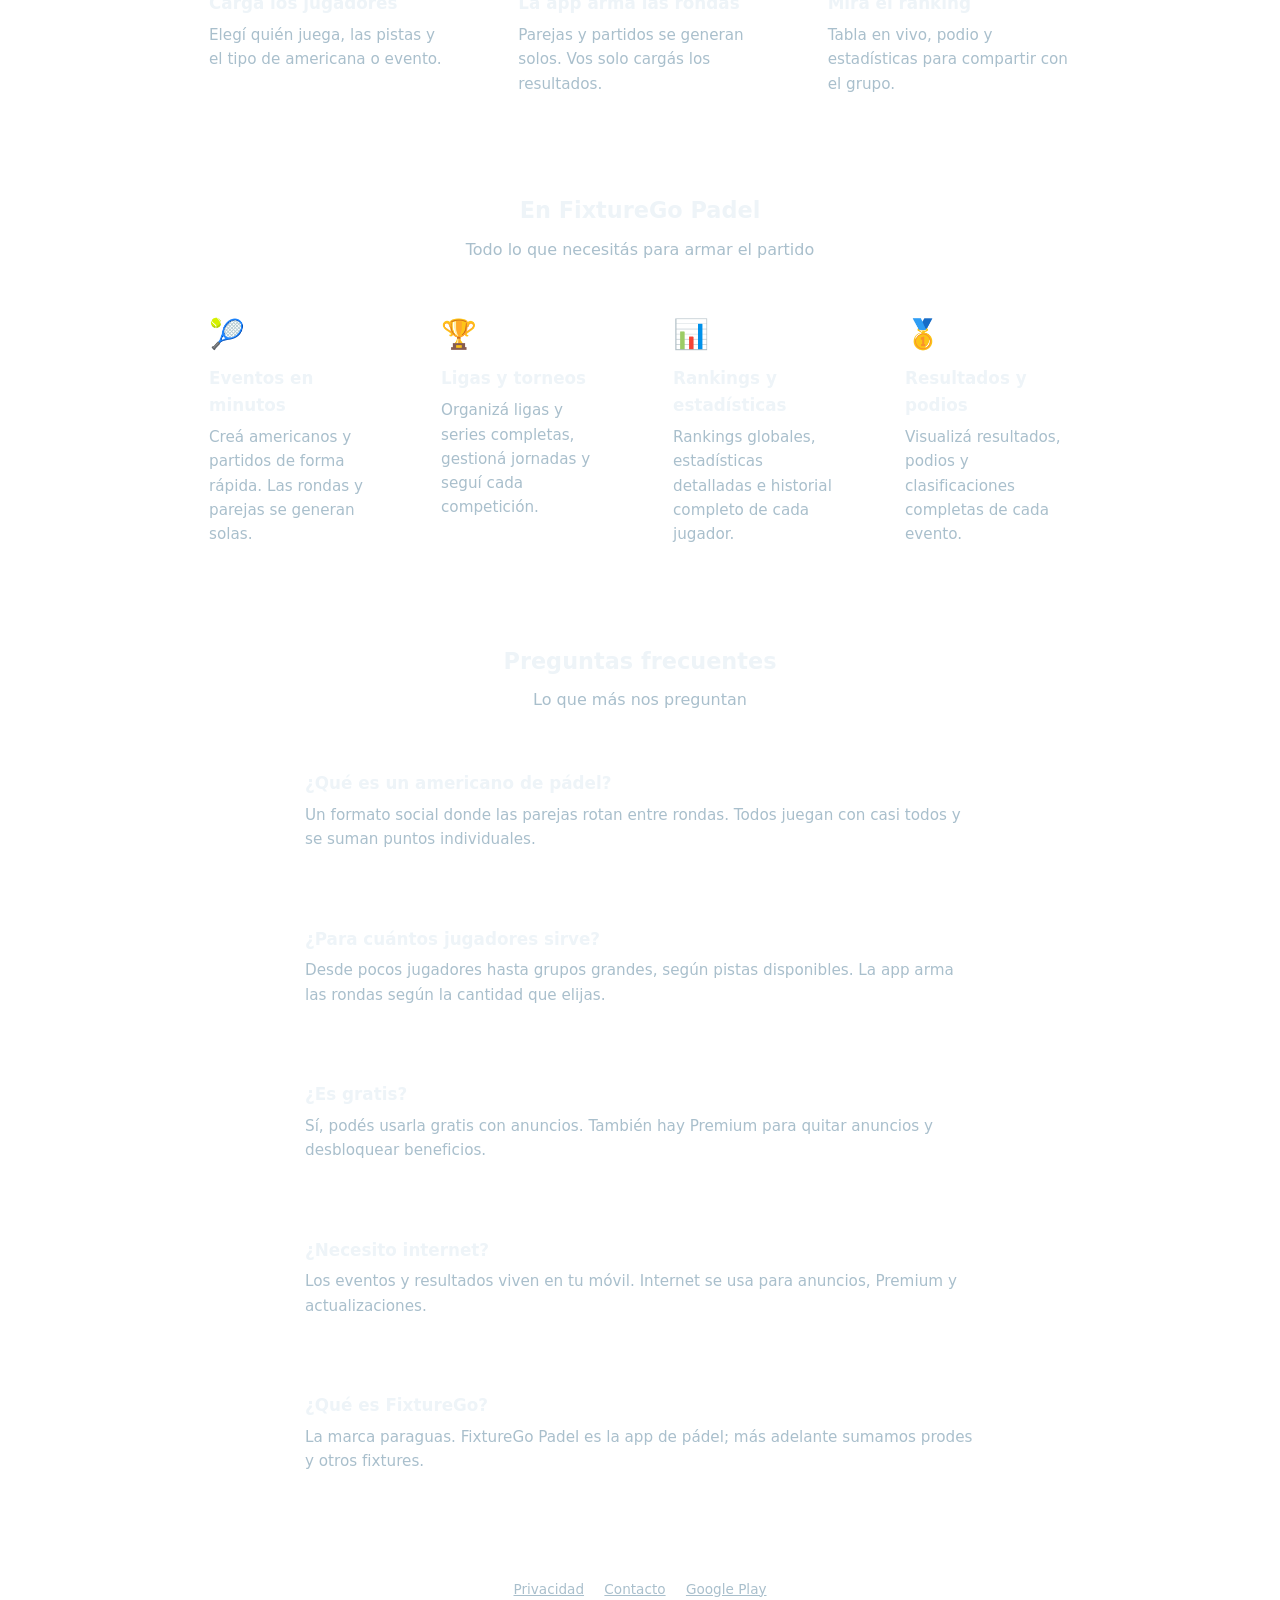
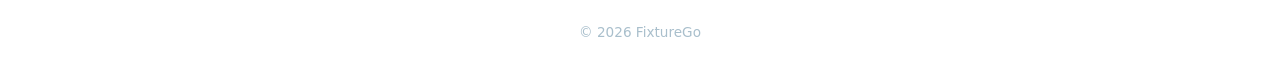
==== commit f1036769: "Logo Fixture Go Padel con fondo de cancha" ====
--- a/index.html
+++ b/index.html
@@ -7,9 +7,9 @@
   <meta name="description" content="FixtureGo: organizá fixtures de pádel (americanas, ligas y torneos) y, pronto, prodes y otros deportes. Todo desde el móvil.">
   <meta property="og:title" content="FixtureGo">
   <meta property="og:description" content="Americanas, ligas, torneos y más. Tu fixture, listo para jugar.">
-  <meta property="og:image" content="https://fixturego.com/logo-fg.svg">
+  <meta property="og:image" content="https://fixturego.com/logo-fixturego.jpg">
   <meta property="og:type" content="website">
-  <link rel="icon" href="logo-fg.svg" type="image/svg+xml">
+  <link rel="icon" href="logo-fixturego.jpg" type="image/jpeg">
   <style>
     :root {
       --bg: #0b1f2e;
@@ -114,7 +114,7 @@
 <body>
   <main>
     <section class="hero">
-      <img class="brand" src="logo-fg.svg" alt="Logo FixtureGo">
+      <img class="brand" src="logo-fixturego.jpg" alt="Logo FixtureGo Padel">
       <h1>FixtureGo</h1>
       <p class="tagline">Tu fixture, listo para jugar. Hoy pádel: americanas, ligas y torneos. Mañana prodes y más deportes.</p>
       <a class="cta" href="https://play.google.com/store/apps/details?id=com.gopadel.americano">
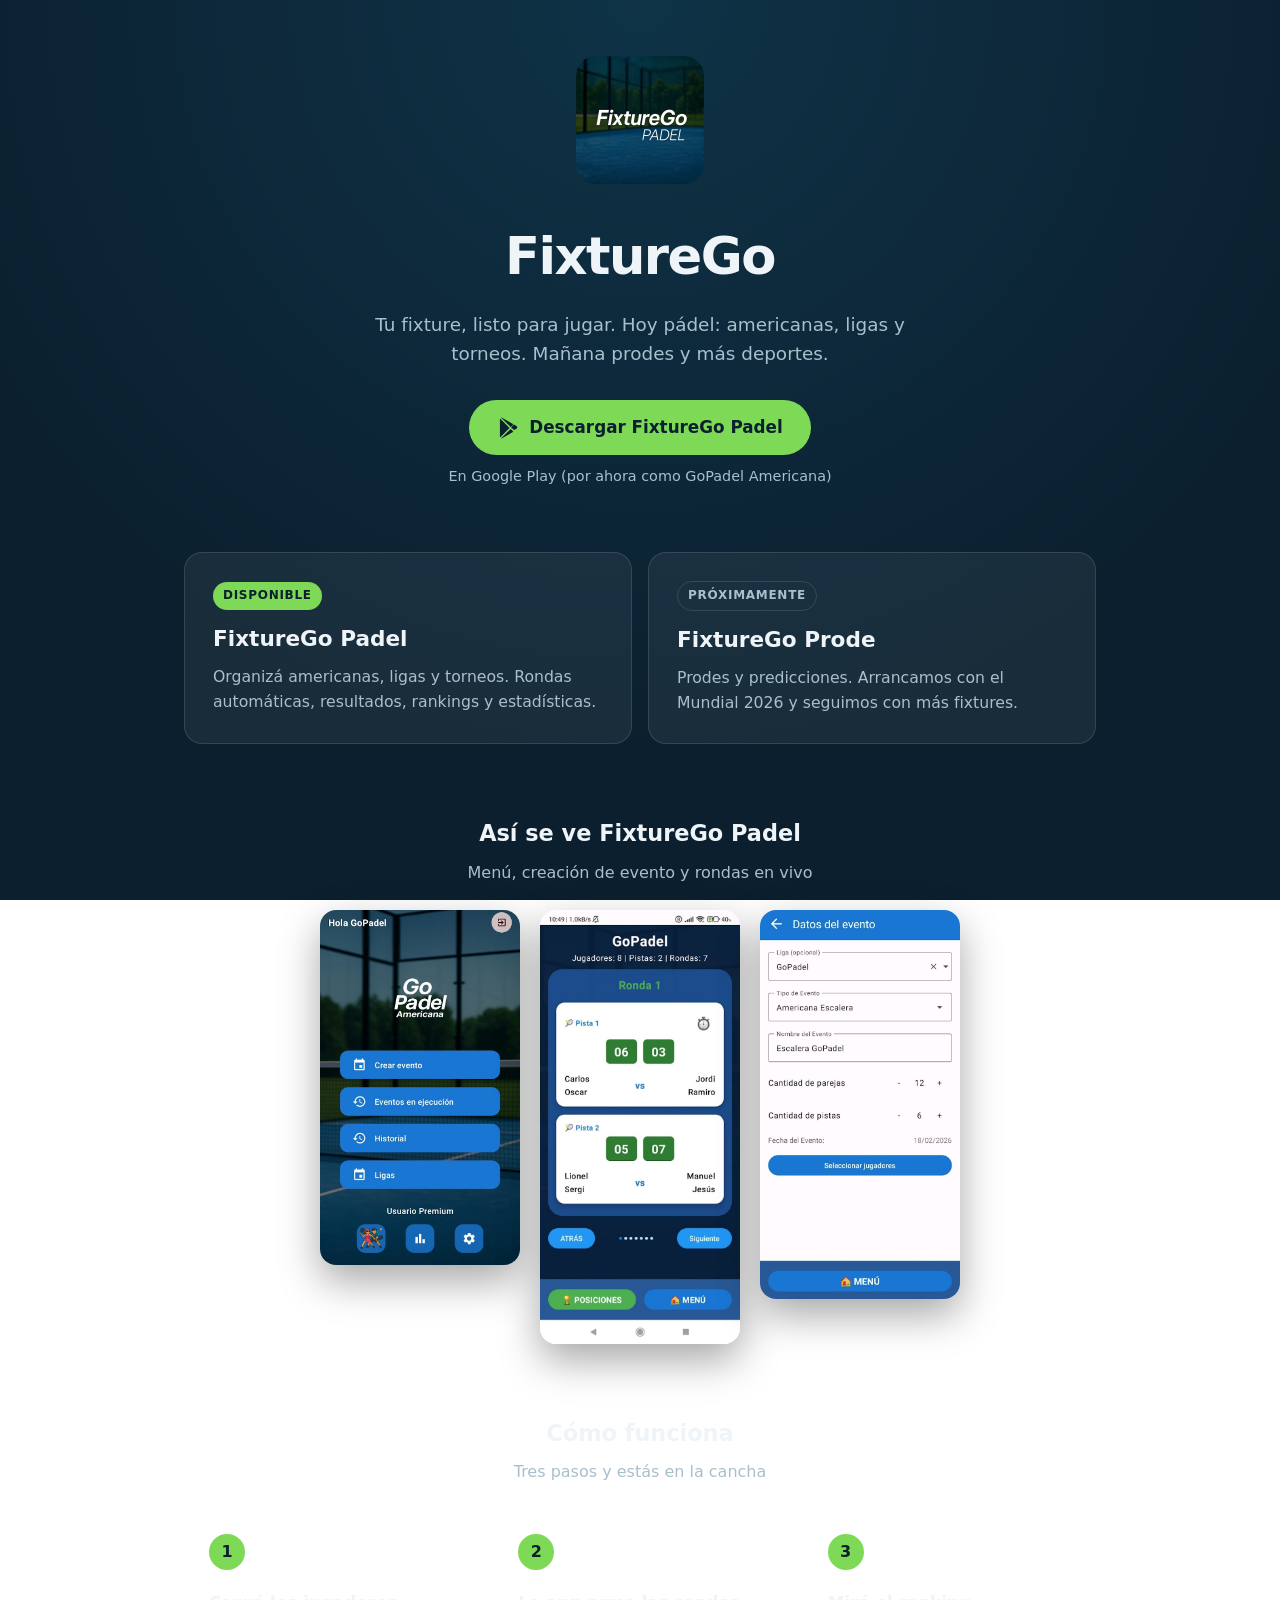
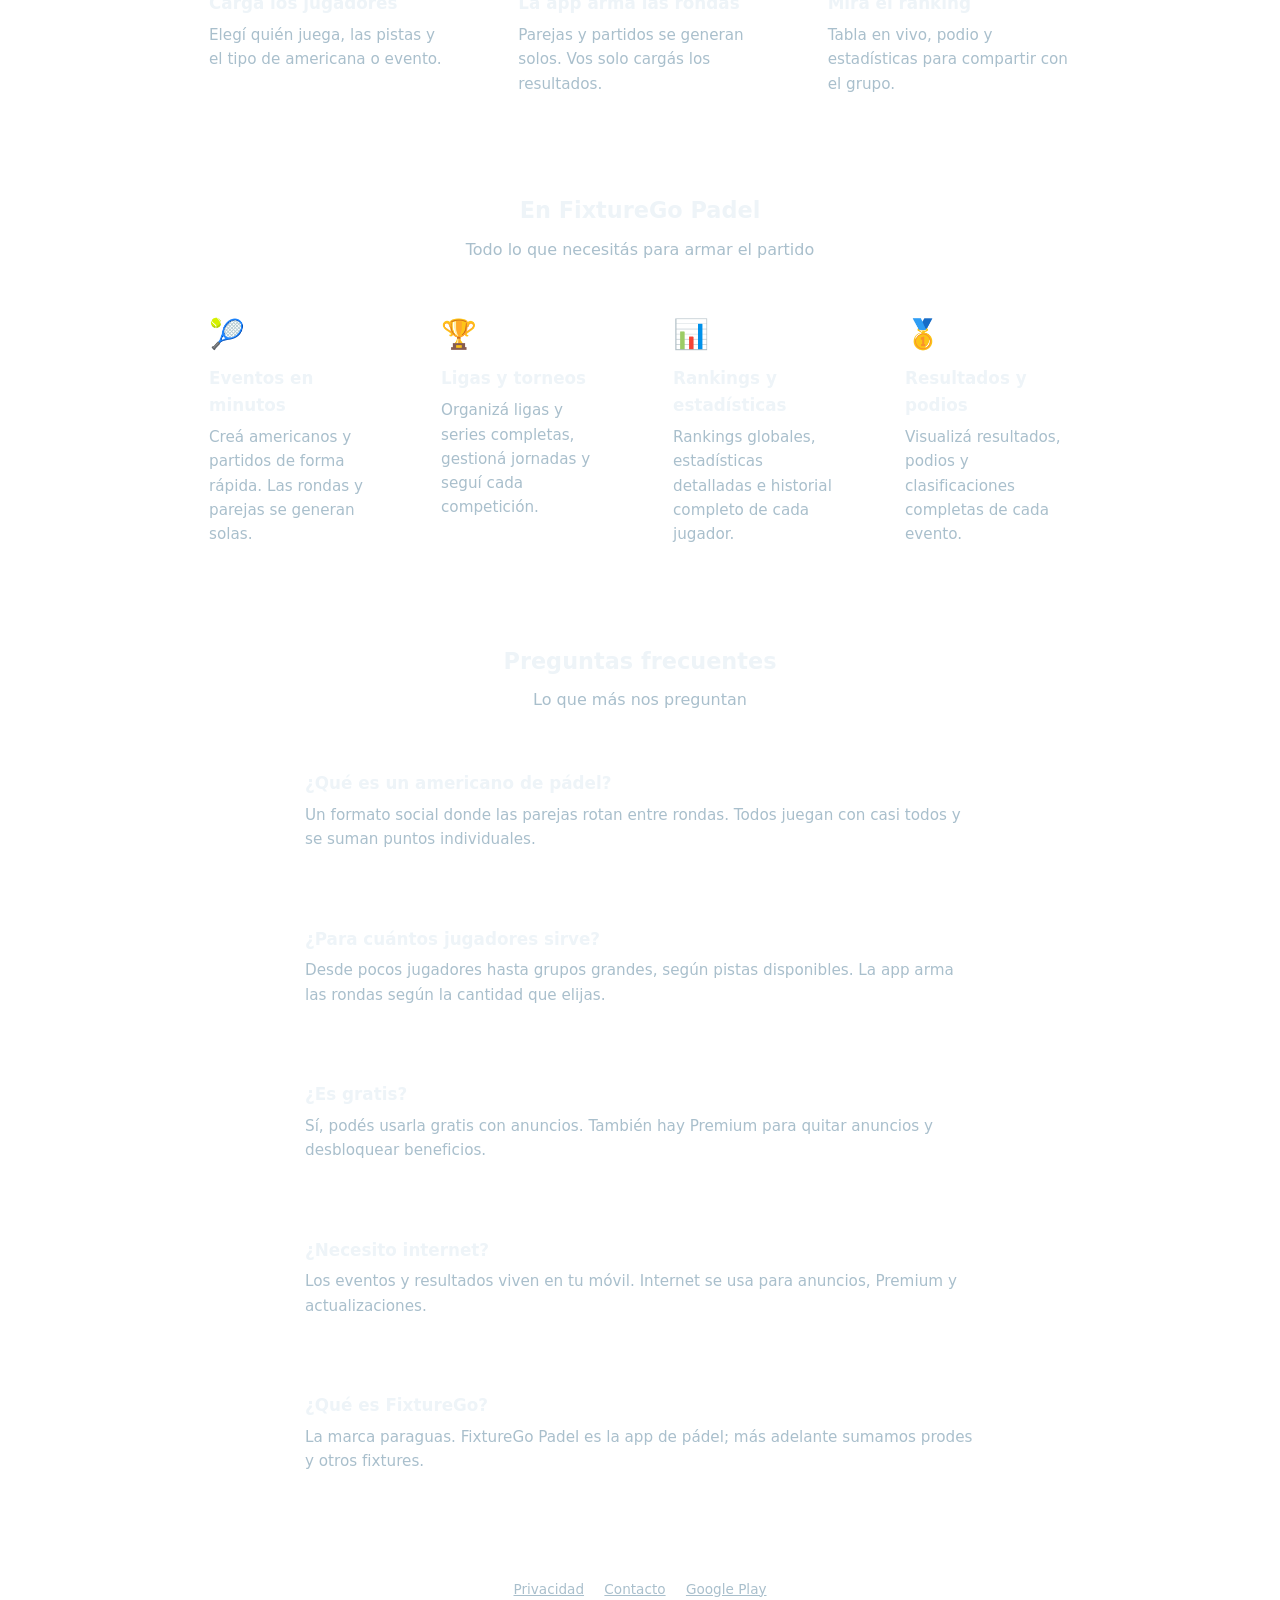
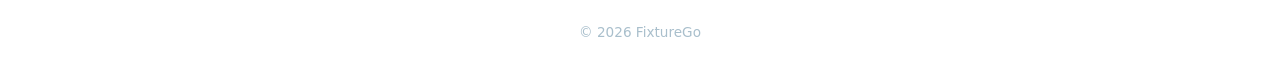
==== commit 0ce2bbc5: "Logo a sangre sin marco; quitar sombra del brand" ====
--- a/index.html
+++ b/index.html
@@ -31,8 +31,8 @@
     main { max-width: 960px; margin: 0 auto; padding: 56px 24px 32px; }
     .hero { text-align: center; }
     .brand {
-      width: 128px; height: 128px; border-radius: 28px;
-      box-shadow: 0 12px 40px rgba(0, 0, 0, 0.45);
+      width: 128px; height: 128px; border-radius: 20px;
+      object-fit: cover;
     }
     h1 { font-size: clamp(2.2rem, 5vw, 3.2rem); margin-top: 24px; letter-spacing: -0.03em; }
     .tagline { color: var(--muted); font-size: 1.15rem; max-width: 580px; margin: 12px auto 32px; }
